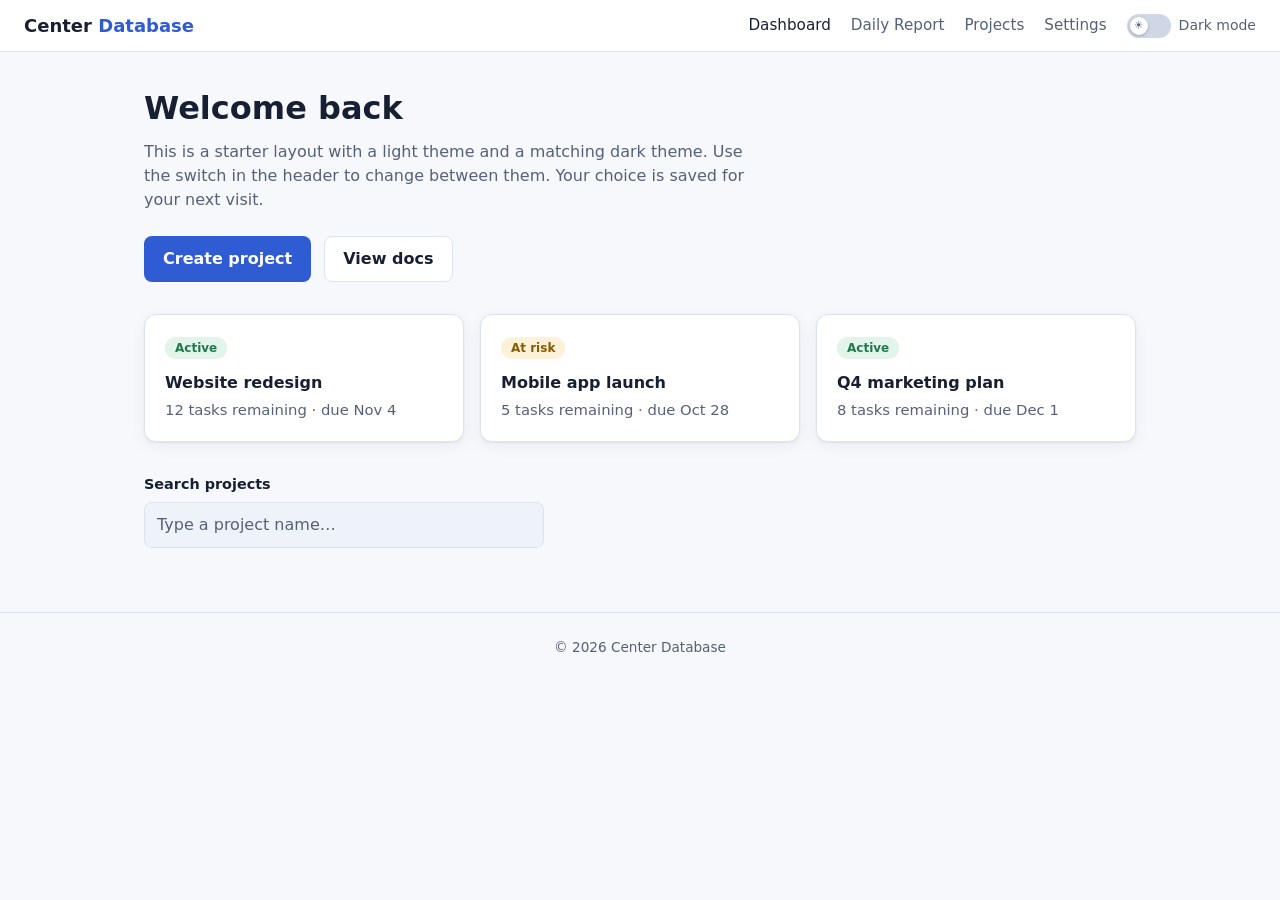
==== index.html @ 25b07bf4 "Center Database with daily market report Co-Authored-By: Claude Opus 5.5 <noreply@anthropic.com>" ====
<!doctype html>
<html lang="en">
<head>
  <meta charset="utf-8">
  <meta name="viewport" content="width=device-width, initial-scale=1">
  <title>Center Database</title>
  <script>
    // Apply the saved or system theme before the page paints, to avoid a flash of light mode.
    (function () {
      var saved = null;
      try { saved = localStorage.getItem("theme"); } catch (e) {}
      var prefersDark = window.matchMedia("(prefers-color-scheme: dark)").matches;
      document.documentElement.dataset.theme = saved || (prefersDark ? "dark" : "light");
    })();
  </script>
  <link rel="stylesheet" href="styles.css">
</head>
<body>
  <header class="site-header">
    <a class="brand" href="#">Center <span>Database</span></a>
    <nav class="nav">
      <a href="index.html" aria-current="page">Dashboard</a>
      <a href="report.html">Daily Report</a>
      <a href="#">Projects</a>
      <a href="#">Settings</a>
      <button class="theme-toggle" type="button" role="switch" aria-checked="false" aria-label="Dark mode">
        <span class="track"><span class="thumb" aria-hidden="true">☀️</span></span>
        <span class="label">Dark mode</span>
      </button>
    </nav>
  </header>

  <main>
    <section class="hero">
      <h1>Welcome back</h1>
      <p>This is a starter layout with a light theme and a matching dark theme. Use the switch in the header to change between them. Your choice is saved for your next visit.</p>
      <a class="btn btn-primary" href="#">Create project</a>
      <a class="btn btn-secondary" href="#">View docs</a>
    </section>

    <section class="grid">
      <article class="card">
        <span class="badge badge-success">Active</span>
        <h3>Website redesign</h3>
        <p>12 tasks remaining · due Nov 4</p>
      </article>
      <article class="card">
        <span class="badge badge-warning">At risk</span>
        <h3>Mobile app launch</h3>
        <p>5 tasks remaining · due Oct 28</p>
      </article>
      <article class="card">
        <span class="badge badge-success">Active</span>
        <h3>Q4 marketing plan</h3>
        <p>8 tasks remaining · due Dec 1</p>
      </article>
    </section>

    <form class="form" onsubmit="return false">
      <label for="search">Search projects</label>
      <input id="search" type="text" placeholder="Type a project name…">
    </form>
  </main>

  <footer>© 2026 Center Database</footer>

  <script src="app.js"></script>
</body>
</html>
---- styles.css ----
/*
 * Theme tokens.
 * Light is the base theme. Dark keeps the same blue hue but drops the
 * lightness of the backgrounds and raises it for text and accents.
 * That keeps every text/background pair at WCAG AA (4.5:1) or better.
 */
:root {
  color-scheme: light;

  --bg: #f6f8fc;
  --surface: #ffffff;
  --surface-2: #eef2f9;
  --border: #dde3ee;
  --text: #172033;
  --text-muted: #556178;
  --primary: #2f5bd3;
  --primary-hover: #2449b0;
  --on-primary: #ffffff;
  --success: #1e7a4c;
  --success-bg: #e3f4ea;
  --warning: #8a5a00;
  --warning-bg: #fdf1d8;
  --danger: #b42318;
  --danger-bg: #fdeceb;
  --neutral-mark: #9aa5b8;
  --shadow: 0 1px 2px rgb(23 32 51 / 0.06), 0 4px 16px rgb(23 32 51 / 0.06);

  --toggle-track: #cfd7e6;
  --toggle-thumb: #ffffff;
}

:root[data-theme="dark"] {
  color-scheme: dark;

  --bg: #0e1422;
  --surface: #161e30;
  --surface-2: #1e2840;
  --border: #2b3753;
  --text: #e6ebf5;
  --text-muted: #a2adc4;
  --primary: #7d9cff;
  --primary-hover: #9ab3ff;
  --on-primary: #0e1422;
  --success: #6fd3a0;
  --success-bg: #163428;
  --warning: #f2c46b;
  --warning-bg: #3a2d12;
  --danger: #ff8f84;
  --danger-bg: #3d1a1a;
  --neutral-mark: #5d6a85;
  --shadow: 0 1px 2px rgb(0 0 0 / 0.4), 0 4px 16px rgb(0 0 0 / 0.3);

  --toggle-track: #7d9cff;
  --toggle-thumb: #0e1422;
}

* {
  box-sizing: border-box;
}

body {
  margin: 0;
  font-family: system-ui, -apple-system, "Segoe UI", Roboto, sans-serif;
  line-height: 1.5;
  background: var(--bg);
  color: var(--text);
  transition: background-color 0.2s ease, color 0.2s ease;
}

/* Header */
.site-header {
  position: sticky;
  top: 0;
  z-index: 10;
  display: flex;
  align-items: center;
  justify-content: space-between;
  gap: 16px;
  padding: 12px 24px;
  background: var(--surface);
  border-bottom: 1px solid var(--border);
}

.brand {
  font-weight: 700;
  font-size: 1.125rem;
  color: var(--text);
  text-decoration: none;
}

.brand span {
  color: var(--primary);
}

.nav {
  display: flex;
  align-items: center;
  gap: 20px;
}

.nav a {
  color: var(--text-muted);
  text-decoration: none;
  font-size: 0.95rem;
}

.nav a:hover,
.nav a[aria-current="page"] {
  color: var(--text);
}

/* Theme toggle switch */
.theme-toggle {
  display: inline-flex;
  align-items: center;
  gap: 8px;
  padding: 0;
  border: 0;
  background: none;
  color: var(--text-muted);
  font: inherit;
  font-size: 0.875rem;
  cursor: pointer;
}

.theme-toggle .track {
  position: relative;
  width: 44px;
  height: 24px;
  border-radius: 999px;
  background: var(--toggle-track);
  transition: background-color 0.2s ease;
}

.theme-toggle .thumb {
  position: absolute;
  top: 3px;
  left: 3px;
  width: 18px;
  height: 18px;
  border-radius: 50%;
  background: var(--toggle-thumb);
  box-shadow: 0 1px 3px rgb(0 0 0 / 0.25);
  display: grid;
  place-items: center;
  font-size: 11px;
  line-height: 1;
  transition: transform 0.2s ease;
}

.theme-toggle[aria-checked="true"] .thumb {
  transform: translateX(20px);
}

.theme-toggle:focus-visible .track {
  outline: 2px solid var(--primary);
  outline-offset: 2px;
}

/* Main content */
main {
  max-width: 1040px;
  margin: 0 auto;
  padding: 32px 24px 64px;
}

.hero h1 {
  margin: 0 0 8px;
  font-size: 2rem;
}

.hero p {
  margin: 0 0 24px;
  color: var(--text-muted);
  max-width: 60ch;
}

.btn {
  display: inline-block;
  padding: 10px 18px;
  border-radius: 8px;
  border: 1px solid transparent;
  font: inherit;
  font-weight: 600;
  cursor: pointer;
  text-decoration: none;
}

.btn-primary {
  background: var(--primary);
  color: var(--on-primary);
}

.btn-primary:hover {
  background: var(--primary-hover);
}

.btn-secondary {
  background: var(--surface);
  color: var(--text);
  border-color: var(--border);
  margin-left: 8px;
}

.btn-secondary:hover {
  background: var(--surface-2);
}

.grid {
  display: grid;
  grid-template-columns: repeat(auto-fit, minmax(240px, 1fr));
  gap: 16px;
  margin-top: 32px;
}

.card {
  background: var(--surface);
  border: 1px solid var(--border);
  border-radius: 12px;
  padding: 20px;
  box-shadow: var(--shadow);
}

.card h3 {
  margin: 0 0 4px;
  font-size: 1rem;
}

.card p {
  margin: 0;
  color: var(--text-muted);
  font-size: 0.925rem;
}

.badge {
  display: inline-block;
  margin-bottom: 12px;
  padding: 2px 10px;
  border-radius: 999px;
  font-size: 0.75rem;
  font-weight: 600;
}

.badge-success {
  background: var(--success-bg);
  color: var(--success);
}

.badge-warning {
  background: var(--warning-bg);
  color: var(--warning);
}

.form {
  margin-top: 32px;
}

.form label {
  display: block;
  margin-bottom: 6px;
  font-weight: 600;
  font-size: 0.9rem;
}

.form input {
  width: 100%;
  max-width: 400px;
  padding: 10px 12px;
  border-radius: 8px;
  border: 1px solid var(--border);
  background: var(--surface-2);
  color: var(--text);
  font: inherit;
}

.form input::placeholder {
  color: var(--text-muted);
}

.form input:focus {
  outline: 2px solid var(--primary);
  outline-offset: 1px;
}

footer {
  padding: 24px;
  text-align: center;
  color: var(--text-muted);
  font-size: 0.85rem;
  border-top: 1px solid var(--border);
}

@media (max-width: 600px) {
  .site-header {
    padding: 12px 16px;
  }

  .nav a {
    display: none;
  }

  main {
    padding: 24px 16px 48px;
  }

  .btn-secondary {
    margin-left: 0;
    margin-top: 8px;
  }
}

/* ------------------------------------------------------------------
 * Daily Market Report (report.html)
 * ------------------------------------------------------------------ */
.report section {
  margin-top: 40px;
}

.report h2 {
  margin: 0 0 16px;
  font-size: 1.35rem;
}

.muted {
  color: var(--text-muted);
}

.report-head {
  display: flex;
  flex-wrap: wrap;
  align-items: flex-end;
  justify-content: space-between;
  gap: 16px;
  margin-top: 0 !important;
}

.report-head h1 {
  margin: 0 0 4px;
  font-size: 2rem;
}

.report-head p {
  margin: 0;
  font-size: 0.9rem;
}

.eyebrow {
  margin: 0 0 4px !important;
  color: var(--primary);
  font-size: 0.8rem !important;
  font-weight: 700;
  letter-spacing: 0.06em;
  text-transform: uppercase;
}

.archive {
  display: flex;
  flex-direction: column;
  gap: 4px;
  font-size: 0.8rem;
  font-weight: 600;
  color: var(--text-muted);
}

.archive select,
.toolbar input {
  padding: 8px 10px;
  border-radius: 8px;
  border: 1px solid var(--border);
  background: var(--surface-2);
  color: var(--text);
  font: inherit;
  font-size: 0.9rem;
}

.archive select:focus-visible,
.toolbar input:focus-visible {
  outline: 2px solid var(--primary);
  outline-offset: 1px;
}

.notice {
  margin-top: 24px;
  padding: 16px;
  border-radius: 12px;
  background: var(--warning-bg);
  color: var(--warning);
}

code {
  font-family: ui-monospace, SFMono-Regular, Menlo, monospace;
  font-size: 0.9em;
}

/* Brief */
.panel {
  background: var(--surface);
  border: 1px solid var(--border);
  border-radius: 12px;
  padding: 24px;
  box-shadow: var(--shadow);
}

.commentary {
  max-width: 75ch;
}

.commentary h3 {
  margin: 20px 0 6px;
  font-size: 1rem;
}

.commentary h3:first-child {
  margin-top: 0;
}

.commentary p,
.commentary ul {
  margin: 0 0 12px;
}

.subhead {
  margin: 20px 0 8px;
  font-size: 0.8rem;
  letter-spacing: 0.06em;
  text-transform: uppercase;
  color: var(--text-muted);
}

.commentary[hidden] + .subhead {
  margin-top: 0;
}

.highlights {
  margin: 0;
  padding-left: 20px;
  color: var(--text);
}

.highlights li + li {
  margin-top: 4px;
}

/* Change values: sign + arrow + color, never color alone */
.chg {
  font-variant-numeric: tabular-nums;
  font-weight: 600;
  white-space: nowrap;
}

.chg.up { color: var(--success); }
.chg.down { color: var(--danger); }
.chg.flat { color: var(--text-muted); }

/* U.S. index cards */
.index-grid {
  display: grid;
  grid-template-columns: repeat(auto-fill, minmax(220px, 1fr));
  gap: 16px;
}

.index-card {
  padding: 16px 18px;
}

.index-top {
  display: flex;
  justify-content: space-between;
  align-items: baseline;
  gap: 8px;
}

.index-card h3 {
  margin: 0;
  font-size: 0.9rem;
  color: var(--text-muted);
  font-weight: 600;
}

.index-price {
  margin: 6px 0 2px !important;
  font-size: 1.5rem;
  font-weight: 700;
  color: var(--text) !important;
  font-variant-numeric: tabular-nums;
}

.index-sub {
  font-size: 0.82rem !important;
  margin-bottom: 8px !important;
}

.index-card .spark {
  width: 100%;
  height: 40px;
}

/* Sparklines */
.spark path { stroke: var(--neutral-mark); }
.spark circle { fill: var(--neutral-mark); }
.spark.up path { stroke: var(--success); }
.spark.up circle { fill: var(--success); }
.spark.down path { stroke: var(--danger); }
.spark.down circle { fill: var(--danger); }

/* Tables */
.table-grid {
  display: grid;
  grid-template-columns: repeat(auto-fit, minmax(min(100%, 400px), 1fr));
  gap: 16px;
}

.table-card {
  padding: 16px 0 8px;
}

.table-card h3 {
  margin: 0 0 8px;
  padding: 0 18px;
  font-size: 0.95rem;
}

.table-wrap {
  overflow-x: auto;
  -webkit-overflow-scrolling: touch;
}

.data-table {
  width: 100%;
  border-collapse: collapse;
  font-size: 0.9rem;
  font-variant-numeric: tabular-nums;
}

.data-table th,
.data-table td {
  padding: 8px 12px;
  text-align: right;
  border-bottom: 1px solid var(--border);
  vertical-align: middle;
}

.data-table th {
  font-size: 0.75rem;
  font-weight: 600;
  text-transform: uppercase;
  letter-spacing: 0.04em;
  color: var(--text-muted);
  white-space: nowrap;
}

.data-table .left { text-align: left; }
.data-table .center { text-align: center; }
.data-table tbody tr:last-child td { border-bottom: 0; }

.data-table.compact th,
.data-table.compact td { padding: 7px 6px; }

.data-table.compact { font-size: 0.84rem; }

.data-table.compact th:first-child,
.data-table.compact td:first-child { padding-left: 18px; }
.data-table.compact th:last-child,
.data-table.compact td:last-child { padding-right: 18px; }

/* Watchlist */
.section-head {
  display: flex;
  flex-wrap: wrap;
  align-items: baseline;
  justify-content: space-between;
  gap: 8px 24px;
  margin-bottom: 12px;
}

.section-head h2 {
  margin: 0;
}

.watch-summary {
  display: flex;
  flex-wrap: wrap;
  gap: 4px 20px;
  font-size: 0.875rem;
  color: var(--text-muted);
}

.toolbar {
  display: flex;
  flex-wrap: wrap;
  gap: 12px;
  margin-bottom: 12px;
}

.toolbar input {
  flex: 1 1 220px;
  max-width: 320px;
}

.segmented {
  display: inline-flex;
  flex-wrap: wrap;
  gap: 4px;
  padding: 3px;
  border-radius: 10px;
  background: var(--surface-2);
  border: 1px solid var(--border);
}

.segmented button {
  padding: 6px 12px;
  border: 0;
  border-radius: 7px;
  background: transparent;
  color: var(--text-muted);
  font: inherit;
  font-size: 0.85rem;
  font-weight: 600;
  cursor: pointer;
}

.segmented button[aria-pressed="true"] {
  background: var(--surface);
  color: var(--text);
  box-shadow: var(--shadow);
}

.segmented button:focus-visible {
  outline: 2px solid var(--primary);
  outline-offset: 1px;
}

#watchlist .table-wrap {
  background: var(--surface);
  border: 1px solid var(--border);
  border-radius: 12px;
  box-shadow: var(--shadow);
}

.watch-table {
  min-width: 860px;
}

.watch-table th[data-sort] {
  cursor: pointer;
  user-select: none;
}

.watch-table th[data-sort]:hover,
.watch-table th[data-sort]:focus-visible {
  color: var(--text);
  outline: none;
}

.watch-table th[aria-sort="ascending"]::after { content: " ↑"; }
.watch-table th[aria-sort="descending"]::after { content: " ↓"; }

.stock-row {
  cursor: pointer;
}

.stock-row:hover,
.stock-row.open {
  background: var(--surface-2);
}

.stock-row:focus-visible {
  outline: 2px solid var(--primary);
  outline-offset: -2px;
}

.ticker {
  display: block;
  font-weight: 700;
}

.data-table .name {
  display: block;
  max-width: 220px;
  overflow: hidden;
  text-overflow: ellipsis;
  white-space: nowrap;
  font-size: 0.8rem;
  color: var(--text-muted);
}

.data-table.compact .name {
  max-width: none;
  white-space: normal;
  font-size: inherit;
  color: var(--text);
}

.price {
  font-weight: 600;
}

.rating {
  display: inline-block;
  min-width: 52px;
  padding: 2px 10px;
  border-radius: 999px;
  font-size: 0.78rem;
  font-weight: 700;
  text-align: center;
}

.rating-buy { background: var(--success-bg); color: var(--success); }
.rating-hold { background: var(--warning-bg); color: var(--warning); }
.rating-sell { background: var(--danger-bg); color: var(--danger); }
.rating-none { background: var(--surface-2); color: var(--text-muted); }

.rating-sub {
  display: block;
  margin-top: 2px;
  font-size: 0.72rem;
  color: var(--text-muted);
  white-space: nowrap;
}

.detail-row > td {
  text-align: left;
  background: var(--surface-2);
  padding: 4px 16px 20px;
}

.detail-grid {
  display: grid;
  grid-template-columns: repeat(auto-fit, minmax(300px, 1fr));
  gap: 24px;
  max-width: 980px;
}

.detail-grid h4 {
  margin: 12px 0 4px;
  font-size: 0.8rem;
  text-transform: uppercase;
  letter-spacing: 0.05em;
  color: var(--text-muted);
}

.detail-grid p {
  margin: 0 0 8px;
}

.range52 {
  display: flex;
  align-items: center;
  gap: 10px;
  font-size: 0.8rem;
  color: var(--text-muted);
}

.range-track {
  position: relative;
  flex: 1;
  height: 4px;
  border-radius: 2px;
  background: var(--border);
}

.range-dot {
  position: absolute;
  top: 50%;
  width: 12px;
  height: 12px;
  border-radius: 50%;
  background: var(--primary);
  border: 2px solid var(--surface-2);
  transform: translate(-50%, -50%);
}

.breakdown .bar {
  display: flex;
  gap: 2px;
  height: 10px;
  margin: 8px 0 6px;
  max-width: 360px;
}

.breakdown .seg:first-child { border-radius: 4px 0 0 4px; }
.breakdown .seg:last-child { border-radius: 0 4px 4px 0; }
.breakdown .seg:only-child { border-radius: 4px; }

.seg-strongBuy { background: #1e7a4c; }
.seg-buy { background: #6cc191; }
.seg-hold { background: #a7b0bf; }
.seg-sell { background: #ec8b80; }
.seg-strongSell { background: #b42318; }

.legend {
  display: flex;
  flex-wrap: wrap;
  gap: 4px 12px;
  margin-bottom: 8px;
  font-size: 0.78rem;
  color: var(--text-muted);
}

.legend-item {
  display: inline-flex;
  align-items: center;
  gap: 5px;
}

.legend strong {
  color: var(--text);
}

.swatch {
  width: 10px;
  height: 10px;
  border-radius: 3px;
}

.mini-news {
  margin: 0;
  padding-left: 18px;
}

.mini-news li + li {
  margin-top: 6px;
}

.report a:not(.btn) {
  color: var(--primary);
}

.empty {
  text-align: center !important;
  color: var(--text-muted);
  padding: 24px !important;
}

.footnote,
.disclaimer {
  font-size: 0.8rem;
  color: var(--text-muted);
}

.disclaimer {
  margin-top: 40px;
  padding-top: 16px;
  border-top: 1px solid var(--border);
}

/* Headlines */
.tabs {
  margin-bottom: 16px;
}

.news-list {
  list-style: none;
  margin: 0;
  padding: 0;
  display: grid;
  grid-template-columns: repeat(auto-fit, minmax(300px, 1fr));
  gap: 12px;
}

.news-list li {
  background: var(--surface);
  border: 1px solid var(--border);
  border-radius: 12px;
  padding: 14px 16px;
}

.news-list a {
  font-weight: 600;
  text-decoration: none;
}

.news-list a:hover {
  text-decoration: underline;
}

.news-list p {
  margin: 6px 0;
  font-size: 0.875rem;
  color: var(--text-muted);
}

.news-list .muted {
  font-size: 0.78rem;
}

@media (max-width: 600px) {
  .report-head h1 {
    font-size: 1.5rem;
  }

  .panel {
    padding: 18px 16px;
  }

  .table-grid {
    grid-template-columns: minmax(0, 1fr);
  }

  .toolbar input {
    max-width: none;
  }
}

/* Macro calendar */
.outlook-grid {
  grid-template-columns: repeat(auto-fit, minmax(380px, 1fr));
}

.outlook-grid .data-table td {
  vertical-align: top;
}

.nowrap { white-space: nowrap; }

.data-table .wrap {
  min-width: 140px;
  font-size: 0.85rem;
}

.calendar-head {
  margin-top: 28px;
}

.calendar-head h3 {
  margin: 0;
  font-size: 1.05rem;
}

.calendar-wrap {
  background: var(--surface);
  border: 1px solid var(--border);
  border-radius: 12px;
  box-shadow: var(--shadow);
  max-height: 560px;
  overflow-y: auto;
}

.cal-table {
  min-width: 720px;
}

.cal-table thead th {
  position: sticky;
  top: 0;
  z-index: 1;
  background: var(--surface);
}

.day-row td {
  text-align: left !important;
  background: var(--surface-2);
  font-weight: 700;
  font-size: 0.8rem;
}

.cal-table tr.released td:not(:last-child) {
  color: var(--text-muted);
}

.impact,
.status {
  display: inline-block;
  padding: 1px 8px;
  border-radius: 999px;
  font-size: 0.72rem;
  font-weight: 700;
}

.impact-high { background: var(--danger-bg); color: var(--danger); }
.impact-medium { background: var(--warning-bg); color: var(--warning); }
.status-done { background: var(--surface-2); color: var(--text-muted); }
.status-next { background: var(--success-bg); color: var(--success); }

@media (max-width: 600px) {
  .outlook-grid {
    grid-template-columns: minmax(0, 1fr);
  }
}
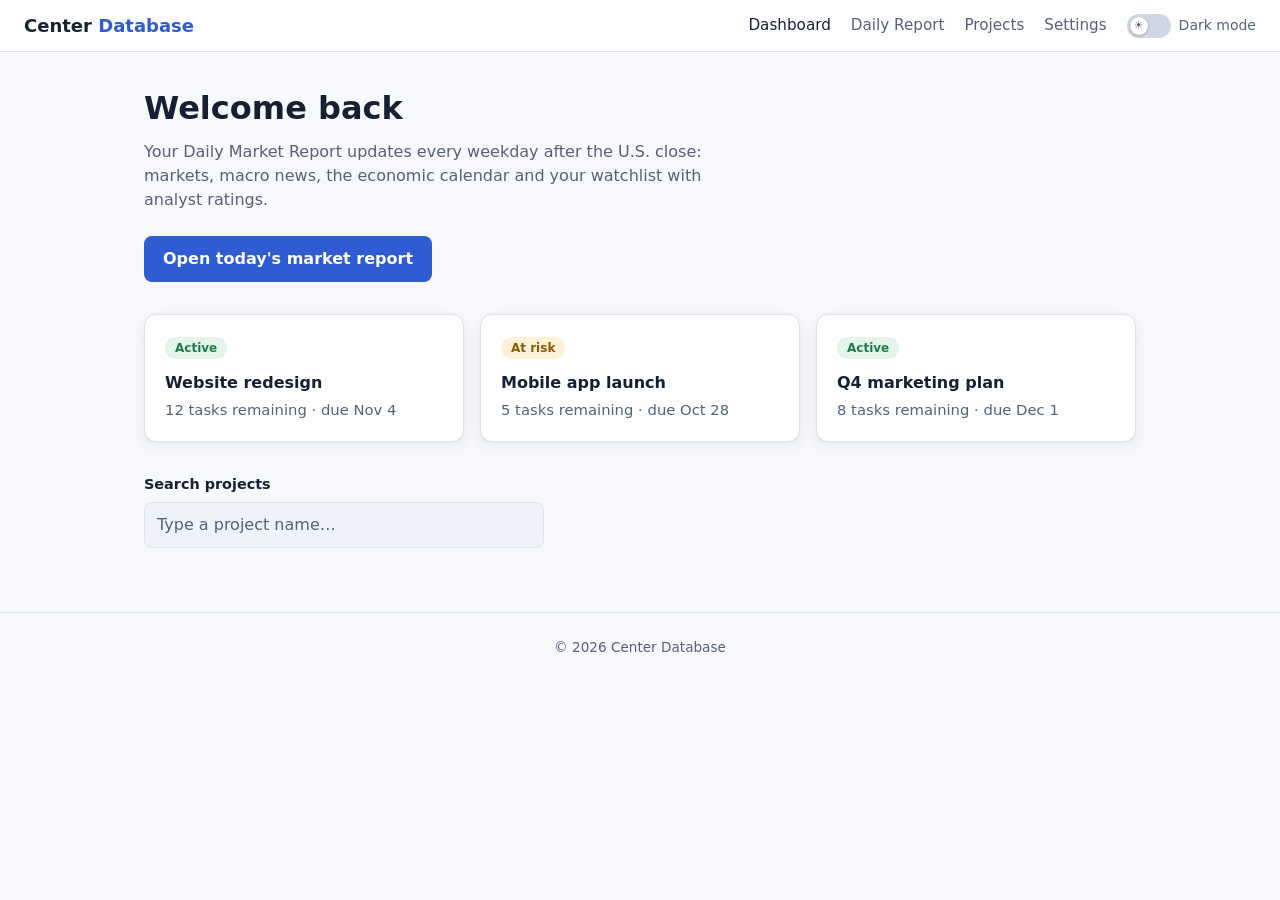
==== commit 42d0a06b: "Link the home page to the daily report, keep the link on phones Co-Authored-By: Claude Opus 5.5 <nor" ====
--- a/index.html
+++ b/index.html
@@ -33,9 +33,8 @@
   <main>
     <section class="hero">
       <h1>Welcome back</h1>
-      <p>This is a starter layout with a light theme and a matching dark theme. Use the switch in the header to change between them. Your choice is saved for your next visit.</p>
-      <a class="btn btn-primary" href="#">Create project</a>
-      <a class="btn btn-secondary" href="#">View docs</a>
+      <p>Your Daily Market Report updates every weekday after the U.S. close: markets, macro news, the economic calendar and your watchlist with analyst ratings.</p>
+      <a class="btn btn-primary" href="report.html">Open today's market report</a>
     </section>
 
     <section class="grid">
--- a/styles.css
+++ b/styles.css
@@ -299,6 +299,10 @@
     display: none;
   }
 
+  .nav a[href="report.html"] {
+    display: inline;
+  }
+
   main {
     padding: 24px 16px 48px;
   }
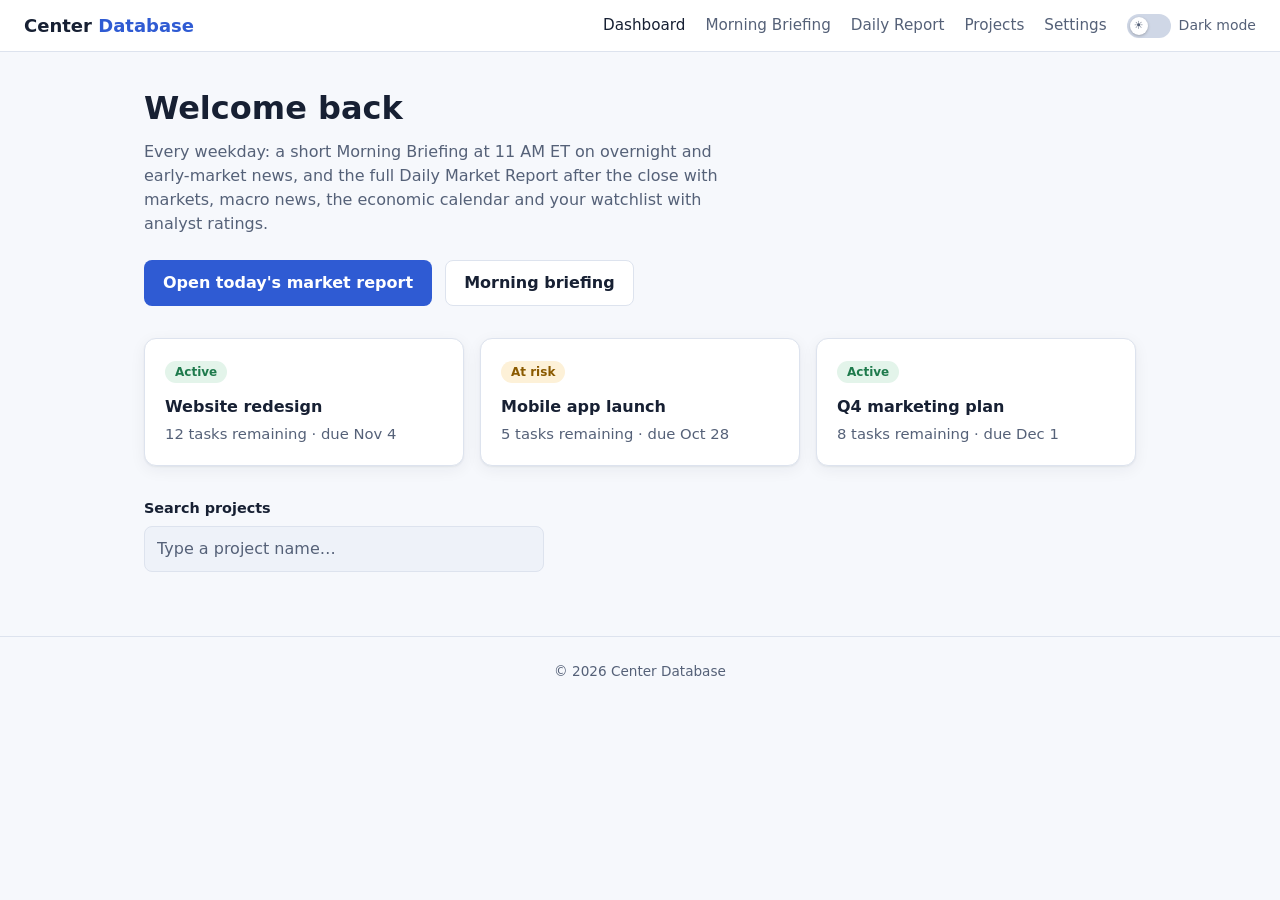
==== commit 6574dc72: "Add the 11 AM Morning Briefing page and snapshot mode Co-Authored-By: Claude Opus 5.5 <noreply@anthr" ====
--- a/index.html
+++ b/index.html
@@ -20,6 +20,7 @@
     <a class="brand" href="#">Center <span>Database</span></a>
     <nav class="nav">
       <a href="index.html" aria-current="page">Dashboard</a>
+      <a href="morning.html">Morning Briefing</a>
       <a href="report.html">Daily Report</a>
       <a href="#">Projects</a>
       <a href="#">Settings</a>
@@ -33,8 +34,9 @@
   <main>
     <section class="hero">
       <h1>Welcome back</h1>
-      <p>Your Daily Market Report updates every weekday after the U.S. close: markets, macro news, the economic calendar and your watchlist with analyst ratings.</p>
+      <p>Every weekday: a short Morning Briefing at 11 AM ET on overnight and early-market news, and the full Daily Market Report after the close with markets, macro news, the economic calendar and your watchlist with analyst ratings.</p>
       <a class="btn btn-primary" href="report.html">Open today's market report</a>
+      <a class="btn btn-secondary" href="morning.html">Morning briefing</a>
     </section>
 
     <section class="grid">
--- a/styles.css
+++ b/styles.css
@@ -299,8 +299,22 @@
     display: none;
   }
 
-  .nav a[href="report.html"] {
+  .nav a[href="report.html"],
+  .nav a[href="morning.html"] {
     display: inline;
+  }
+
+  .nav {
+    gap: 12px;
+  }
+
+  .nav a {
+    font-size: 0.85rem;
+    white-space: nowrap;
+  }
+
+  .theme-toggle .label {
+    display: none;
   }
 
   main {
